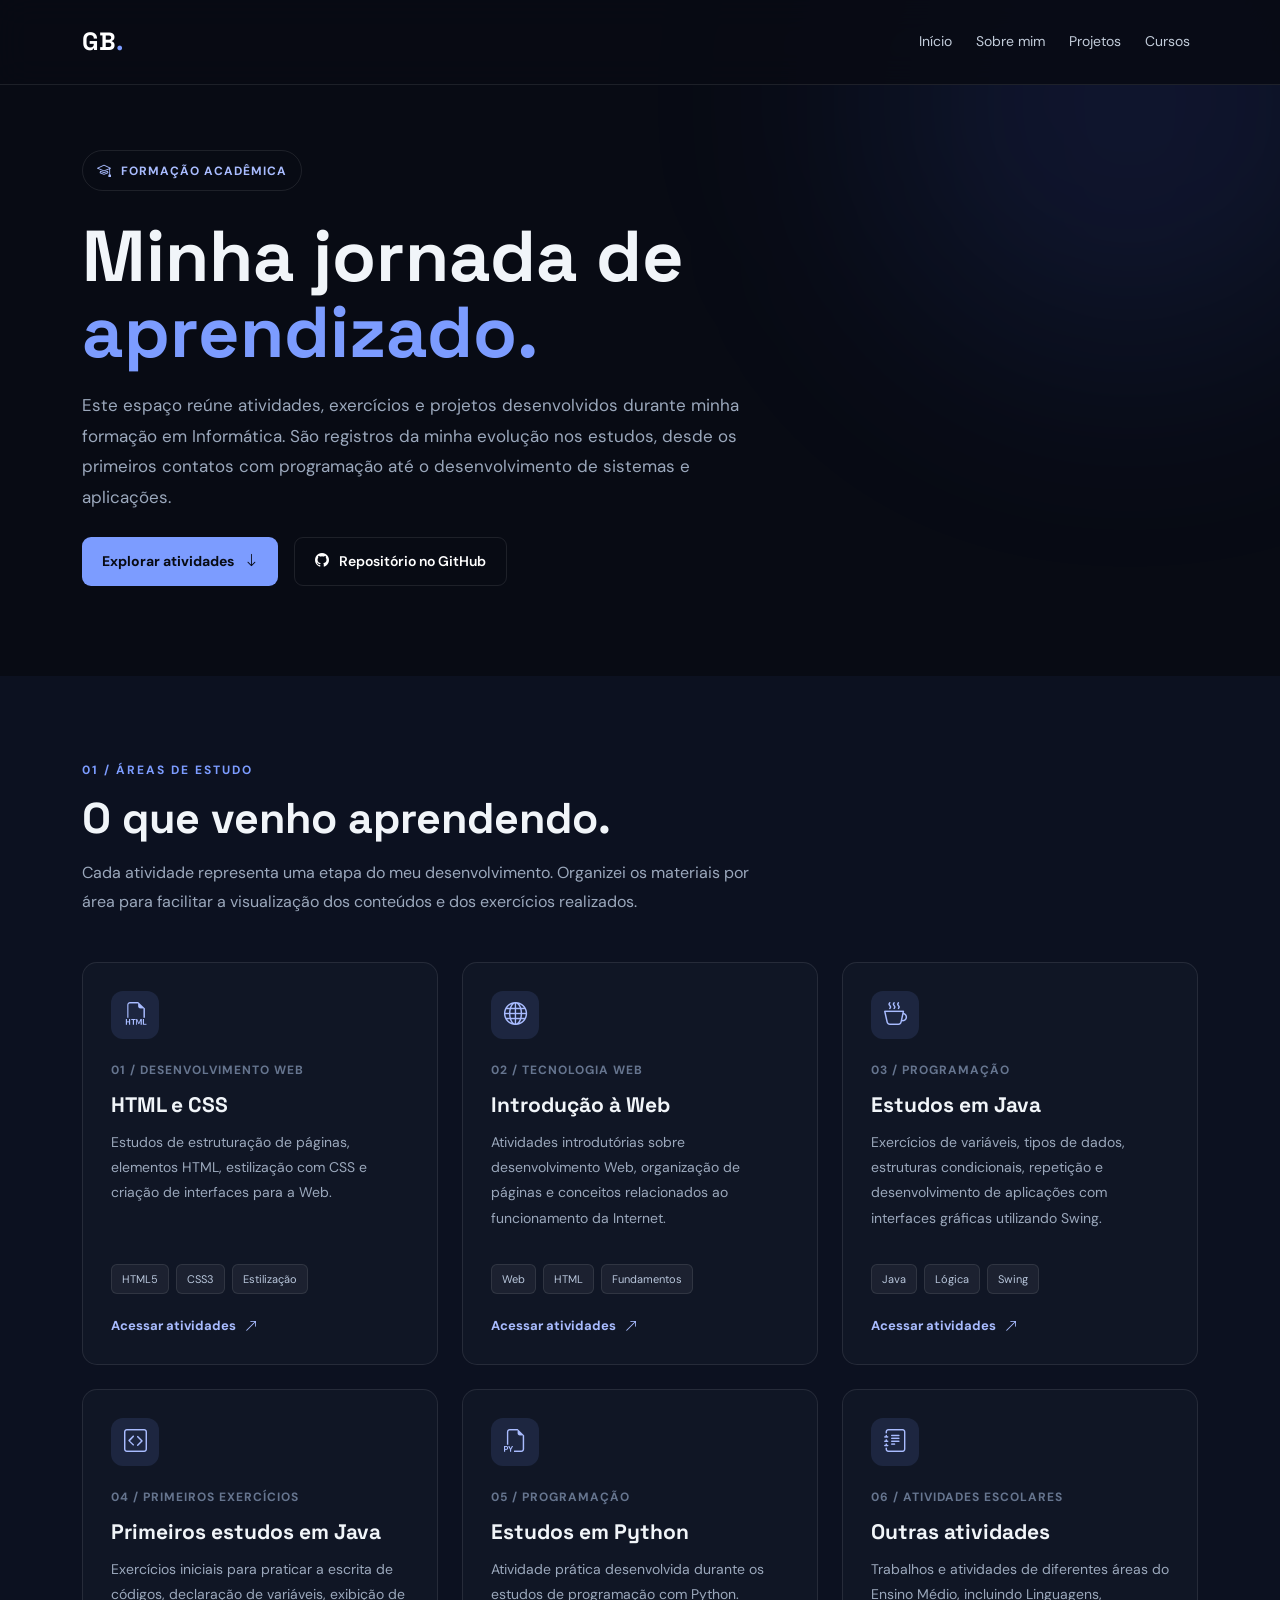
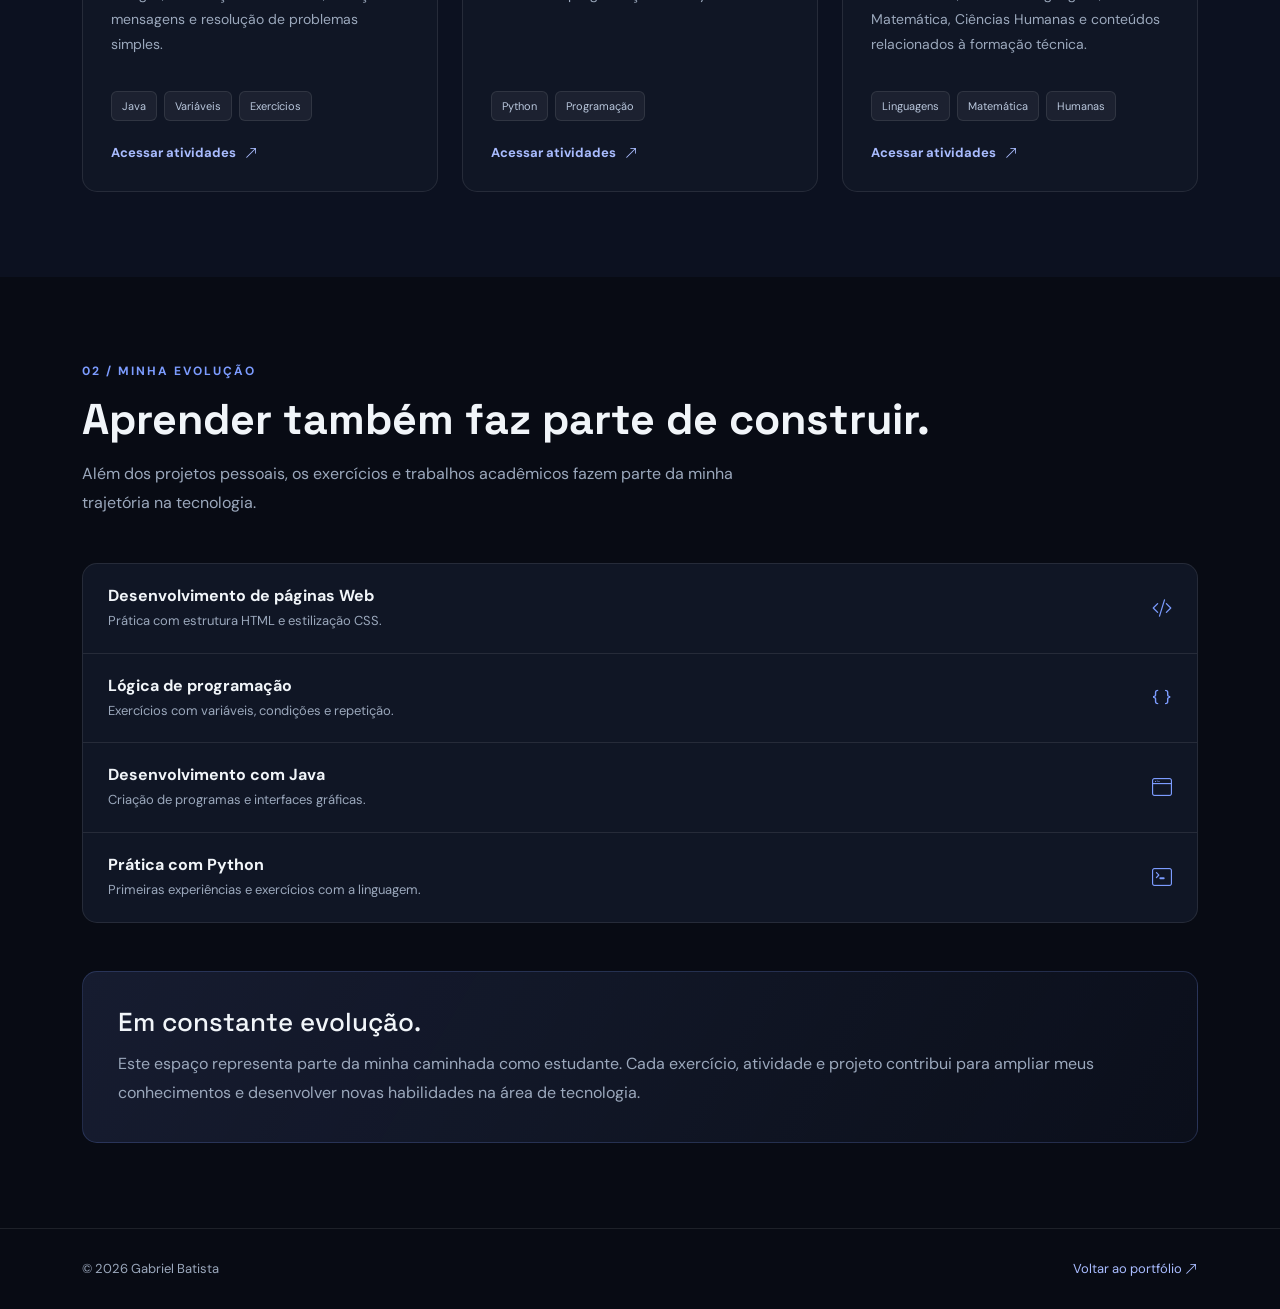
==== projetos/aprendizado.html @ 61151127 "Adiciona página de atividades de aprendizado" ====
<!DOCTYPE html>
<html lang="pt-BR">

<head>
    <meta charset="UTF-8">
    <meta name="viewport" content="width=device-width, initial-scale=1.0">

    <meta name="description" content="Atividades, exercícios e estudos desenvolvidos por Gabriel Batista durante sua formação em Informática.">
    <meta name="theme-color" content="#080b14">

    <title>Atividades de Aprendizado | Gabriel Batista</title>

    <link rel="preconnect" href="https://fonts.googleapis.com">
    <link rel="preconnect" href="https://fonts.gstatic.com" crossorigin>

    <link href="https://fonts.googleapis.com/css2?family=DM+Sans:wght@400;500;600;700&family=Space+Grotesk:wght@400;500;600;700&display=swap" rel="stylesheet">

    <link href="https://cdn.jsdelivr.net/npm/bootstrap@5.3.3/dist/css/bootstrap.min.css" rel="stylesheet">
    <link href="https://cdn.jsdelivr.net/npm/bootstrap-icons@1.11.3/font/bootstrap-icons.min.css" rel="stylesheet">

    <style>
        :root {
            --fundo: #080b14;
            --fundo-card: #101625;
            --fundo-card-hover: #151e30;
            --borda: rgba(255, 255, 255, 0.09);
            --texto: #f1f5f9;
            --texto-secundario: #9ba8bc;
            --destaque: #7c9cff;
            --destaque-claro: #a9bcff;
        }

        * {
            margin: 0;
            padding: 0;
            box-sizing: border-box;
        }

        html {
            scroll-behavior: smooth;
        }

        body {
            background: var(--fundo);
            color: var(--texto);
            font-family: 'DM Sans', sans-serif;
            overflow-x: hidden;
        }

        a {
            text-decoration: none;
        }

        .navbar {
            background: rgba(8, 11, 20, 0.88);
            backdrop-filter: blur(16px);
            border-bottom: 1px solid var(--borda);
            padding: 18px 0;
        }

        .navbar-brand {
            color: white;
            font-family: 'Space Grotesk', sans-serif;
            font-size: 25px;
            font-weight: 700;
        }

        .navbar-brand span {
            color: var(--destaque);
        }

        .nav-link {
            color: #c2ccda;
            font-size: 14px;
            transition: .2s;
        }

        .nav-link:hover {
            color: white;
        }

        .topo {
            min-height: 540px;
            display: flex;
            align-items: center;
            padding: 150px 0 90px;
            position: relative;
            overflow: hidden;
        }

        .topo::before {
            content: "";
            position: absolute;
            width: 500px;
            height: 500px;
            background: rgba(75, 110, 255, 0.12);
            filter: blur(120px);
            border-radius: 50%;
            top: -150px;
            right: -100px;
        }

        .conteudo-topo {
            position: relative;
            z-index: 1;
        }

        .etiqueta {
            display: inline-flex;
            align-items: center;
            gap: 9px;
            padding: 9px 14px;
            border: 1px solid var(--borda);
            border-radius: 30px;
            color: var(--destaque-claro);
            font-size: 12px;
            letter-spacing: 1px;
            font-weight: 700;
        }

        .etiqueta i {
            font-size: 14px;
        }

        .topo h1 {
            font-family: 'Space Grotesk', sans-serif;
            font-size: clamp(42px, 7vw, 72px);
            font-weight: 700;
            line-height: 1.05;
            margin: 28px 0 20px;
        }

        .topo h1 span {
            color: var(--destaque);
        }

        .topo p {
            max-width: 700px;
            color: var(--texto-secundario);
            font-size: 17px;
            line-height: 1.8;
        }

        .botao {
            display: inline-flex;
            align-items: center;
            gap: 10px;
            background: var(--destaque);
            color: #080b14;
            padding: 13px 20px;
            border-radius: 9px;
            font-weight: 700;
            font-size: 14px;
            transition: .2s;
        }

        .botao:hover {
            background: var(--destaque-claro);
            color: #080b14;
            transform: translateY(-2px);
        }

        .botao-secundario {
            display: inline-flex;
            align-items: center;
            gap: 10px;
            padding: 13px 20px;
            border: 1px solid var(--borda);
            border-radius: 9px;
            color: white;
            font-weight: 600;
            font-size: 14px;
            transition: .2s;
        }

        .botao-secundario:hover {
            background: var(--fundo-card);
            color: white;
        }

        .secao {
            padding: 85px 0;
        }

        .secao-alternativa {
            background: #0c1120;
        }

        .identificador {
            color: var(--destaque);
            font-size: 12px;
            font-weight: 700;
            letter-spacing: 2px;
            margin-bottom: 14px;
        }

        .titulo-secao {
            font-family: 'Space Grotesk', sans-serif;
            font-size: clamp(30px, 4vw, 43px);
            font-weight: 700;
            margin-bottom: 15px;
        }

        .descricao-secao {
            color: var(--texto-secundario);
            max-width: 700px;
            line-height: 1.8;
            margin-bottom: 45px;
        }

        .card-estudo {
            height: 100%;
            padding: 28px;
            border: 1px solid var(--borda);
            border-radius: 15px;
            background: var(--fundo-card);
            transition: .25s;
            display: flex;
            flex-direction: column;
        }

        .card-estudo:hover {
            transform: translateY(-5px);
            background: var(--fundo-card-hover);
            border-color: rgba(124, 156, 255, .4);
        }

        .icone-estudo {
            width: 48px;
            height: 48px;
            display: flex;
            align-items: center;
            justify-content: center;
            background: rgba(124, 156, 255, .12);
            color: var(--destaque-claro);
            border-radius: 12px;
            font-size: 23px;
            margin-bottom: 22px;
        }

        .numero {
            color: #66758f;
            font-size: 12px;
            font-weight: 700;
            letter-spacing: 1px;
        }

        .card-estudo h3 {
            font-family: 'Space Grotesk', sans-serif;
            font-size: 21px;
            font-weight: 700;
            margin: 13px 0;
        }

        .card-estudo p {
            color: var(--texto-secundario);
            font-size: 14px;
            line-height: 1.8;
            flex-grow: 1;
        }

        .tags {
            display: flex;
            flex-wrap: wrap;
            gap: 7px;
            margin: 17px 0 22px;
        }

        .tags span {
            background: rgba(255, 255, 255, .05);
            border: 1px solid var(--borda);
            padding: 6px 10px;
            border-radius: 6px;
            color: #b9c7dc;
            font-size: 11px;
        }

        .link-estudo {
            display: inline-flex;
            align-items: center;
            gap: 9px;
            color: var(--destaque-claro);
            font-size: 13px;
            font-weight: 700;
            transition: .2s;
        }

        .link-estudo:hover {
            color: white;
            gap: 13px;
        }

        .lista-atividades {
            border: 1px solid var(--borda);
            border-radius: 15px;
            overflow: hidden;
            background: var(--fundo-card);
        }

        .atividade {
            display: flex;
            justify-content: space-between;
            align-items: center;
            gap: 20px;
            padding: 22px 25px;
            border-bottom: 1px solid var(--borda);
        }

        .atividade:last-child {
            border-bottom: none;
        }

        .atividade h3 {
            font-size: 16px;
            font-weight: 700;
            margin-bottom: 6px;
        }

        .atividade p {
            font-size: 13px;
            color: var(--texto-secundario);
            margin: 0;
        }

        .atividade i {
            color: var(--destaque);
            font-size: 20px;
        }

        .mensagem-final {
            padding: 35px;
            background: linear-gradient(120deg, rgba(124, 156, 255, .12), rgba(124, 156, 255, .03));
            border: 1px solid rgba(124, 156, 255, .2);
            border-radius: 15px;
        }

        .mensagem-final h2 {
            font-family: 'Space Grotesk', sans-serif;
            font-size: 26px;
            margin-bottom: 12px;
        }

        .mensagem-final p {
            color: var(--texto-secundario);
            line-height: 1.8;
            margin-bottom: 0;
        }

        footer {
            border-top: 1px solid var(--borda);
            padding: 30px 0;
            color: var(--texto-secundario);
            font-size: 13px;
        }

        footer a {
            color: var(--destaque-claro);
        }

        @media (max-width: 768px) {
            .topo {
                min-height: auto;
                padding: 130px 0 75px;
            }

            .secao {
                padding: 65px 0;
            }

            .atividade {
                align-items: flex-start;
            }

            .mensagem-final {
                padding: 25px;
            }
        }
    </style>
</head>

<body>

    <!-- MENU -->
    <nav class="navbar navbar-expand-lg navbar-dark fixed-top">
        <div class="container">

            <a class="navbar-brand" href="../index.html">GB<span>.</span></a>

            <button class="navbar-toggler" type="button" data-bs-toggle="collapse"
                data-bs-target="#menuPrincipal" aria-label="Abrir menu">
                <span class="navbar-toggler-icon"></span>
            </button>

            <div class="collapse navbar-collapse" id="menuPrincipal">
                <ul class="navbar-nav ms-auto align-items-lg-center gap-lg-2">

                    <li class="nav-item">
                        <a class="nav-link" href="../index.html">Início</a>
                    </li>

                    <li class="nav-item">
                        <a class="nav-link" href="../index.html#sobre">Sobre mim</a>
                    </li>

                    <li class="nav-item">
                        <a class="nav-link" href="../index.html#projetos">Projetos</a>
                    </li>

                    <li class="nav-item">
                        <a class="nav-link" href="../index.html#cursos">Cursos</a>
                    </li>

                </ul>
            </div>
        </div>
    </nav>

    <main>

        <!-- APRESENTAÇÃO -->
        <section class="topo">

            <div class="container conteudo-topo">

                <span class="etiqueta">
                    <i class="bi bi-mortarboard"></i>
                    FORMAÇÃO ACADÊMICA
                </span>

                <h1>
                    Minha jornada de<br>
                    <span>aprendizado.</span>
                </h1>

                <p>
                    Este espaço reúne atividades, exercícios e projetos desenvolvidos
                    durante minha formação em Informática. São registros da minha evolução
                    nos estudos, desde os primeiros contatos com programação até o
                    desenvolvimento de sistemas e aplicações.
                </p>

                <div class="d-flex flex-wrap gap-3 mt-4">

                    <a href="#atividades" class="botao">
                        Explorar atividades
                        <i class="bi bi-arrow-down"></i>
                    </a>

                    <a href="https://github.com/ogabrielfbc/Meus-projetos-aprendizado"
                        target="_blank" rel="noopener noreferrer" class="botao-secundario">
                        <i class="bi bi-github"></i>
                        Repositório no GitHub
                    </a>

                </div>

            </div>
        </section>

        <!-- ÁREAS DE APRENDIZADO -->
        <section class="secao secao-alternativa" id="atividades">

            <div class="container">

                <p class="identificador">01 / ÁREAS DE ESTUDO</p>

                <h2 class="titulo-secao">O que venho aprendendo.</h2>

                <p class="descricao-secao">
                    Cada atividade representa uma etapa do meu desenvolvimento.
                    Organizei os materiais por área para facilitar a visualização
                    dos conteúdos e dos exercícios realizados.
                </p>

                <div class="row g-4">

                    <!-- HTML E CSS -->
                    <div class="col-md-6 col-lg-4">
                        <article class="card-estudo">

                            <div class="icone-estudo">
                                <i class="bi bi-filetype-html"></i>
                            </div>

                            <span class="numero">01 / DESENVOLVIMENTO WEB</span>

                            <h3>HTML e CSS</h3>

                            <p>
                                Estudos de estruturação de páginas, elementos HTML,
                                estilização com CSS e criação de interfaces para a Web.
                            </p>

                            <div class="tags">
                                <span>HTML5</span>
                                <span>CSS3</span>
                                <span>Estilização</span>
                            </div>

                            <a class="link-estudo"
                                href="https://github.com/ogabrielfbc/Meus-projetos-aprendizado/tree/main/Aprendizado/html"
                                target="_blank" rel="noopener noreferrer">
                                Acessar atividades <i class="bi bi-arrow-up-right"></i>
                            </a>

                        </article>
                    </div>

                    <!-- INTRODUÇÃO À WEB -->
                    <div class="col-md-6 col-lg-4">
                        <article class="card-estudo">

                            <div class="icone-estudo">
                                <i class="bi bi-globe"></i>
                            </div>

                            <span class="numero">02 / TECNOLOGIA WEB</span>

                            <h3>Introdução à Web</h3>

                            <p>
                                Atividades introdutórias sobre desenvolvimento Web,
                                organização de páginas e conceitos relacionados
                                ao funcionamento da Internet.
                            </p>

                            <div class="tags">
                                <span>Web</span>
                                <span>HTML</span>
                                <span>Fundamentos</span>
                            </div>

                            <a class="link-estudo"
                                href="https://github.com/ogabrielfbc/Meus-projetos-aprendizado/tree/main/Aprendizado/introdu%C3%A7%C3%A3o%20a%20Web"
                                target="_blank" rel="noopener noreferrer">
                                Acessar atividades <i class="bi bi-arrow-up-right"></i>
                            </a>

                        </article>
                    </div>

                    <!-- JAVA -->
                    <div class="col-md-6 col-lg-4">
                        <article class="card-estudo">

                            <div class="icone-estudo">
                                <i class="bi bi-cup-hot"></i>
                            </div>

                            <span class="numero">03 / PROGRAMAÇÃO</span>

                            <h3>Estudos em Java</h3>

                            <p>
                                Exercícios de variáveis, tipos de dados, estruturas
                                condicionais, repetição e desenvolvimento de aplicações
                                com interfaces gráficas utilizando Swing.
                            </p>

                            <div class="tags">
                                <span>Java</span>
                                <span>Lógica</span>
                                <span>Swing</span>
                            </div>

                            <a class="link-estudo"
                                href="https://github.com/ogabrielfbc/Meus-projetos-aprendizado/tree/main/Aprendizado/Estudos%20Java"
                                target="_blank" rel="noopener noreferrer">
                                Acessar atividades <i class="bi bi-arrow-up-right"></i>
                            </a>

                        </article>
                    </div>

                    <!-- PRIMEIROS ESTUDOS JAVA -->
                    <div class="col-md-6 col-lg-4">
                        <article class="card-estudo">

                            <div class="icone-estudo">
                                <i class="bi bi-code-square"></i>
                            </div>

                            <span class="numero">04 / PRIMEIROS EXERCÍCIOS</span>

                            <h3>Primeiros estudos em Java</h3>

                            <p>
                                Exercícios iniciais para praticar a escrita de códigos,
                                declaração de variáveis, exibição de mensagens e
                                resolução de problemas simples.
                            </p>

                            <div class="tags">
                                <span>Java</span>
                                <span>Variáveis</span>
                                <span>Exercícios</span>
                            </div>

                            <a class="link-estudo"
                                href="https://github.com/ogabrielfbc/Meus-projetos-aprendizado/tree/main/Aprendizado/primeiros-estudos-java"
                                target="_blank" rel="noopener noreferrer">
                                Acessar atividades <i class="bi bi-arrow-up-right"></i>
                            </a>

                        </article>
                    </div>

                    <!-- PYTHON -->
                    <div class="col-md-6 col-lg-4">
                        <article class="card-estudo">

                            <div class="icone-estudo">
                                <i class="bi bi-filetype-py"></i>
                            </div>

                            <span class="numero">05 / PROGRAMAÇÃO</span>

                            <h3>Estudos em Python</h3>

                            <p>
                                Atividade prática desenvolvida durante os estudos
                                de programação com Python.
                            </p>

                            <div class="tags">
                                <span>Python</span>
                                <span>Programação</span>
                            </div>

                            <a class="link-estudo"
                                href="https://github.com/ogabrielfbc/Meus-projetos-aprendizado/tree/main/Aprendizado/python-teste"
                                target="_blank" rel="noopener noreferrer">
                                Acessar atividades <i class="bi bi-arrow-up-right"></i>
                            </a>

                        </article>
                    </div>

                    <!-- OUTRAS DISCIPLINAS -->
                    <div class="col-md-6 col-lg-4">
                        <article class="card-estudo">

                            <div class="icone-estudo">
                                <i class="bi bi-journal-text"></i>
                            </div>

                            <span class="numero">06 / ATIVIDADES ESCOLARES</span>

                            <h3>Outras atividades</h3>

                            <p>
                                Trabalhos e atividades de diferentes áreas do Ensino Médio,
                                incluindo Linguagens, Matemática, Ciências Humanas e
                                conteúdos relacionados à formação técnica.
                            </p>

                            <div class="tags">
                                <span>Linguagens</span>
                                <span>Matemática</span>
                                <span>Humanas</span>
                            </div>

                            <a class="link-estudo"
                                href="https://github.com/ogabrielfbc/Meus-projetos-aprendizado/tree/main/Aprendizado/html"
                                target="_blank" rel="noopener noreferrer">
                                Acessar atividades <i class="bi bi-arrow-up-right"></i>
                            </a>

                        </article>
                    </div>

                </div>
            </div>
        </section>

        <!-- RESUMO -->
        <section class="secao">

            <div class="container">

                <p class="identificador">02 / MINHA EVOLUÇÃO</p>

                <h2 class="titulo-secao">Aprender também faz parte de construir.</h2>

                <p class="descricao-secao">
                    Além dos projetos pessoais, os exercícios e trabalhos acadêmicos
                    fazem parte da minha trajetória na tecnologia.
                </p>

                <div class="lista-atividades">

                    <div class="atividade">
                        <div>
                            <h3>Desenvolvimento de páginas Web</h3>
                            <p>Prática com estrutura HTML e estilização CSS.</p>
                        </div>
                        <i class="bi bi-code-slash"></i>
                    </div>

                    <div class="atividade">
                        <div>
                            <h3>Lógica de programação</h3>
                            <p>Exercícios com variáveis, condições e repetição.</p>
                        </div>
                        <i class="bi bi-braces"></i>
                    </div>

                    <div class="atividade">
                        <div>
                            <h3>Desenvolvimento com Java</h3>
                            <p>Criação de programas e interfaces gráficas.</p>
                        </div>
                        <i class="bi bi-window"></i>
                    </div>

                    <div class="atividade">
                        <div>
                            <h3>Prática com Python</h3>
                            <p>Primeiras experiências e exercícios com a linguagem.</p>
                        </div>
                        <i class="bi bi-terminal"></i>
                    </div>

                </div>

                <div class="mensagem-final mt-5">

                    <h2>Em constante evolução.</h2>

                    <p>
                        Este espaço representa parte da minha caminhada como estudante.
                        Cada exercício, atividade e projeto contribui para ampliar meus
                        conhecimentos e desenvolver novas habilidades na área de tecnologia.
                    </p>

                </div>

            </div>
        </section>

    </main>

    <!-- RODAPÉ -->
    <footer>
        <div class="container d-flex flex-column flex-md-row justify-content-between align-items-center gap-3">

            <span>© <span id="anoAtual"></span> Gabriel Batista</span>

            <a href="../index.html">
                Voltar ao portfólio <i class="bi bi-arrow-up-right"></i>
            </a>

        </div>
    </footer>

    <script src="https://cdn.jsdelivr.net/npm/bootstrap@5.3.3/dist/js/bootstrap.bundle.min.js"></script>

    <script>
        document.getElementById("anoAtual").textContent = new Date().getFullYear();
    </script>

</body>
</html>
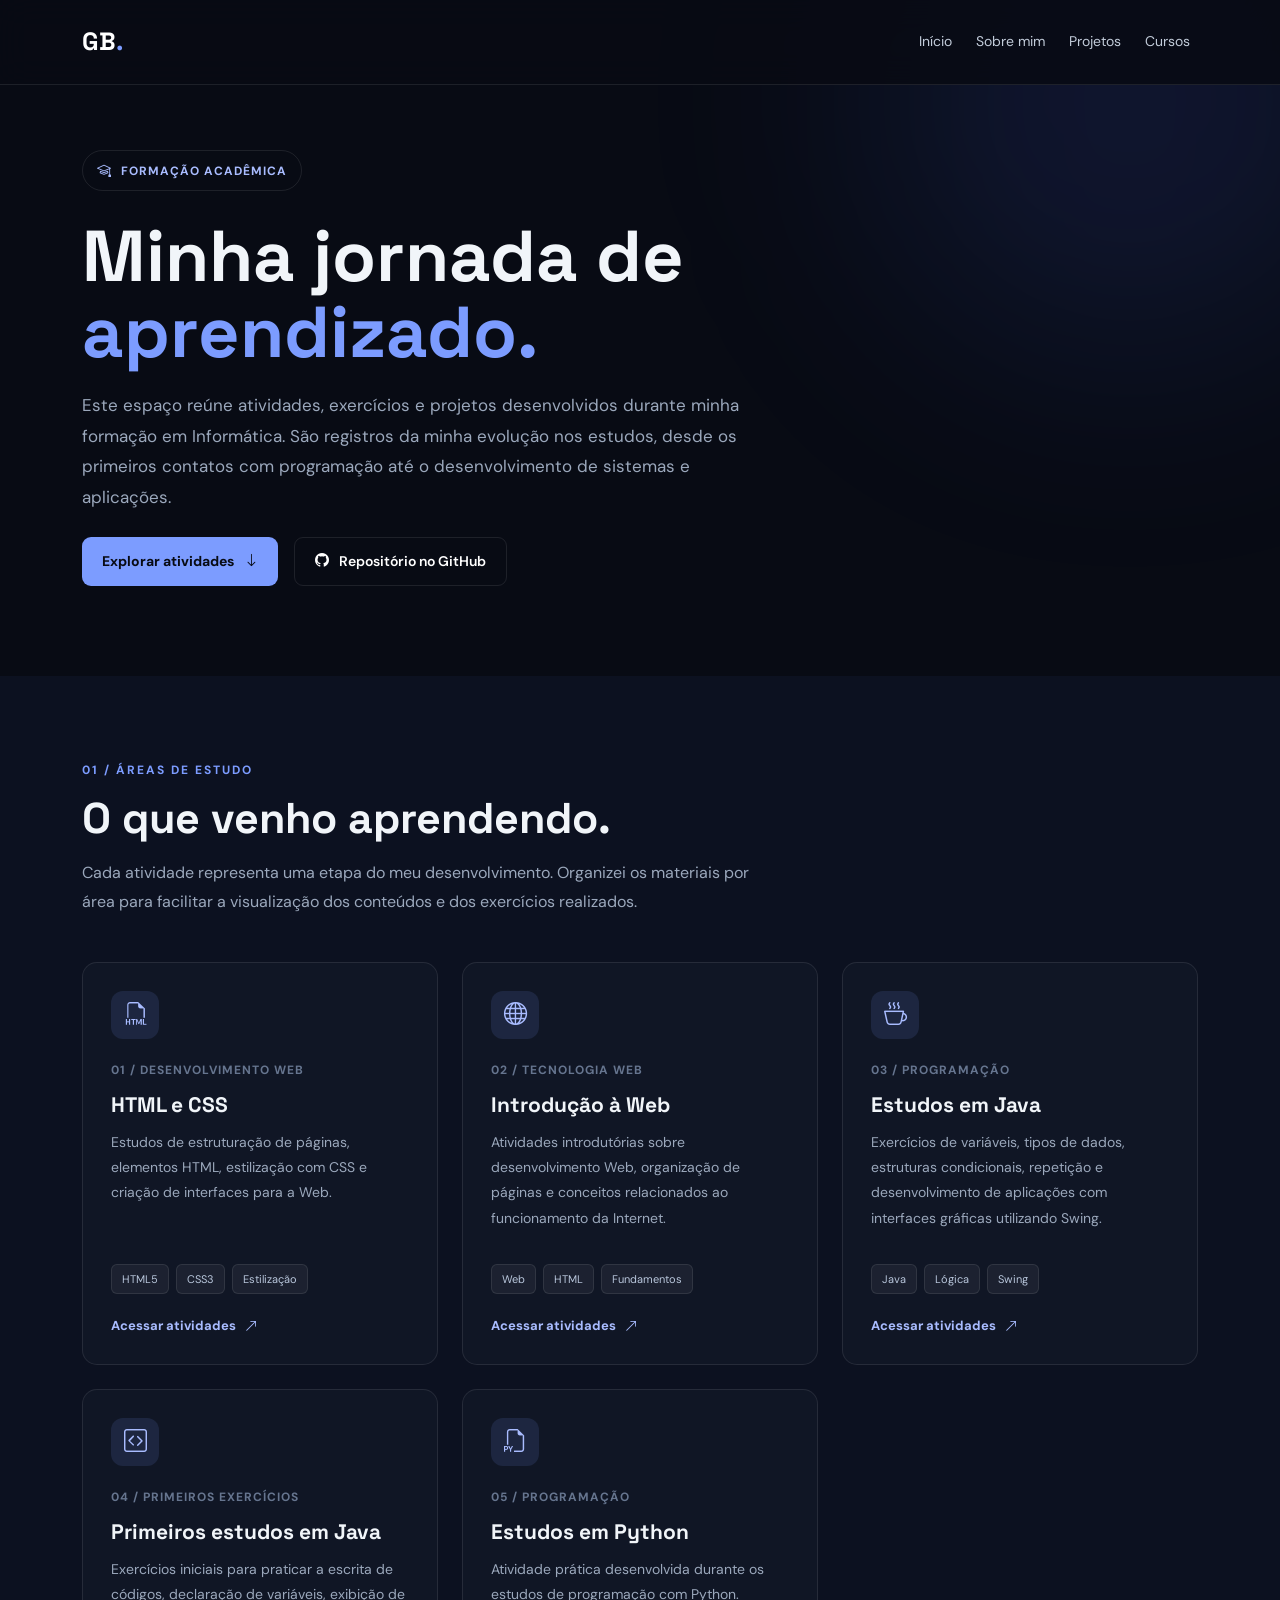
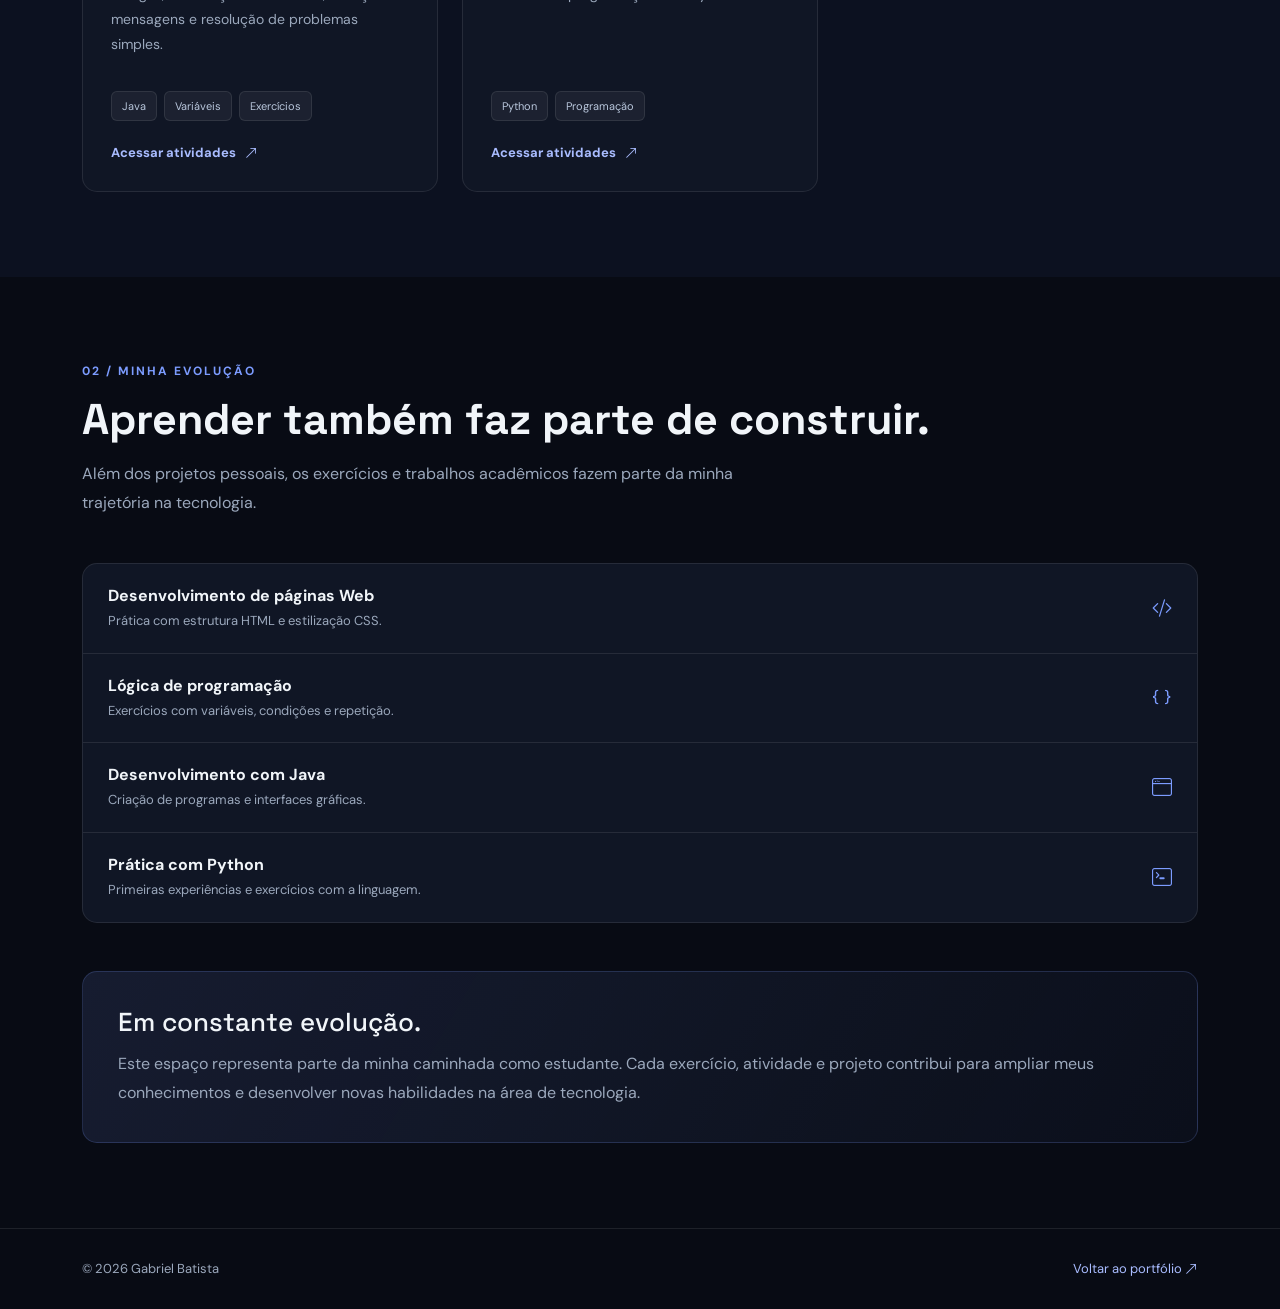
==== commit 21a5653f: "Atualiza identidade visual e organização do portfólio" ====
--- a/projetos/aprendizado.html
+++ b/projetos/aprendizado.html
@@ -447,7 +447,7 @@
                         <i class="bi bi-arrow-down"></i>
                     </a>
 
-                    <a href="https://github.com/ogabrielfbc/Meus-projetos-aprendizado"
+                    <a href="https://github.com/ogabrielfbc/Meus-projetos-aprendizado-/tree/main"
                         target="_blank" rel="noopener noreferrer" class="botao-secundario">
                         <i class="bi bi-github"></i>
                         Repositório no GitHub
@@ -499,7 +499,7 @@
                             </div>
 
                             <a class="link-estudo"
-                                href="https://github.com/ogabrielfbc/Meus-projetos-aprendizado/tree/main/Aprendizado/html"
+                                href="https://github.com/ogabrielfbc/Meus-projetos-aprendizado-/tree/main/Aprendizado/html"
                                 target="_blank" rel="noopener noreferrer">
                                 Acessar atividades <i class="bi bi-arrow-up-right"></i>
                             </a>
@@ -532,7 +532,7 @@
                             </div>
 
                             <a class="link-estudo"
-                                href="https://github.com/ogabrielfbc/Meus-projetos-aprendizado/tree/main/Aprendizado/introdu%C3%A7%C3%A3o%20a%20Web"
+                                href="https://github.com/ogabrielfbc/Meus-projetos-aprendizado-/tree/main/Aprendizado/introdu%C3%A7%C3%A3o%20a%20Web"
                                 target="_blank" rel="noopener noreferrer">
                                 Acessar atividades <i class="bi bi-arrow-up-right"></i>
                             </a>
@@ -565,7 +565,7 @@
                             </div>
 
                             <a class="link-estudo"
-                                href="https://github.com/ogabrielfbc/Meus-projetos-aprendizado/tree/main/Aprendizado/Estudos%20Java"
+                                href="https://github.com/ogabrielfbc/Meus-projetos-aprendizado-/tree/main/Aprendizado/Estudos%20Java"
                                 target="_blank" rel="noopener noreferrer">
                                 Acessar atividades <i class="bi bi-arrow-up-right"></i>
                             </a>
@@ -598,7 +598,7 @@
                             </div>
 
                             <a class="link-estudo"
-                                href="https://github.com/ogabrielfbc/Meus-projetos-aprendizado/tree/main/Aprendizado/primeiros-estudos-java"
+                                href="https://github.com/ogabrielfbc/Meus-projetos-aprendizado-/tree/main/Aprendizado/primeiros-estudos-java/src/estudosjava"
                                 target="_blank" rel="noopener noreferrer">
                                 Acessar atividades <i class="bi bi-arrow-up-right"></i>
                             </a>
@@ -629,7 +629,7 @@
                             </div>
 
                             <a class="link-estudo"
-                                href="https://github.com/ogabrielfbc/Meus-projetos-aprendizado/tree/main/Aprendizado/python-teste"
+                                href="https://github.com/ogabrielfbc/Meus-projetos-aprendizado-/tree/main/Aprendizado/python-teste"
                                 target="_blank" rel="noopener noreferrer">
                                 Acessar atividades <i class="bi bi-arrow-up-right"></i>
                             </a>
@@ -637,39 +637,7 @@
                         </article>
                     </div>
 
-                    <!-- OUTRAS DISCIPLINAS -->
-                    <div class="col-md-6 col-lg-4">
-                        <article class="card-estudo">
-
-                            <div class="icone-estudo">
-                                <i class="bi bi-journal-text"></i>
-                            </div>
-
-                            <span class="numero">06 / ATIVIDADES ESCOLARES</span>
-
-                            <h3>Outras atividades</h3>
-
-                            <p>
-                                Trabalhos e atividades de diferentes áreas do Ensino Médio,
-                                incluindo Linguagens, Matemática, Ciências Humanas e
-                                conteúdos relacionados à formação técnica.
-                            </p>
-
-                            <div class="tags">
-                                <span>Linguagens</span>
-                                <span>Matemática</span>
-                                <span>Humanas</span>
-                            </div>
-
-                            <a class="link-estudo"
-                                href="https://github.com/ogabrielfbc/Meus-projetos-aprendizado/tree/main/Aprendizado/html"
-                                target="_blank" rel="noopener noreferrer">
-                                Acessar atividades <i class="bi bi-arrow-up-right"></i>
-                            </a>
-
-                        </article>
-                    </div>
-
+                    
                 </div>
             </div>
         </section>
